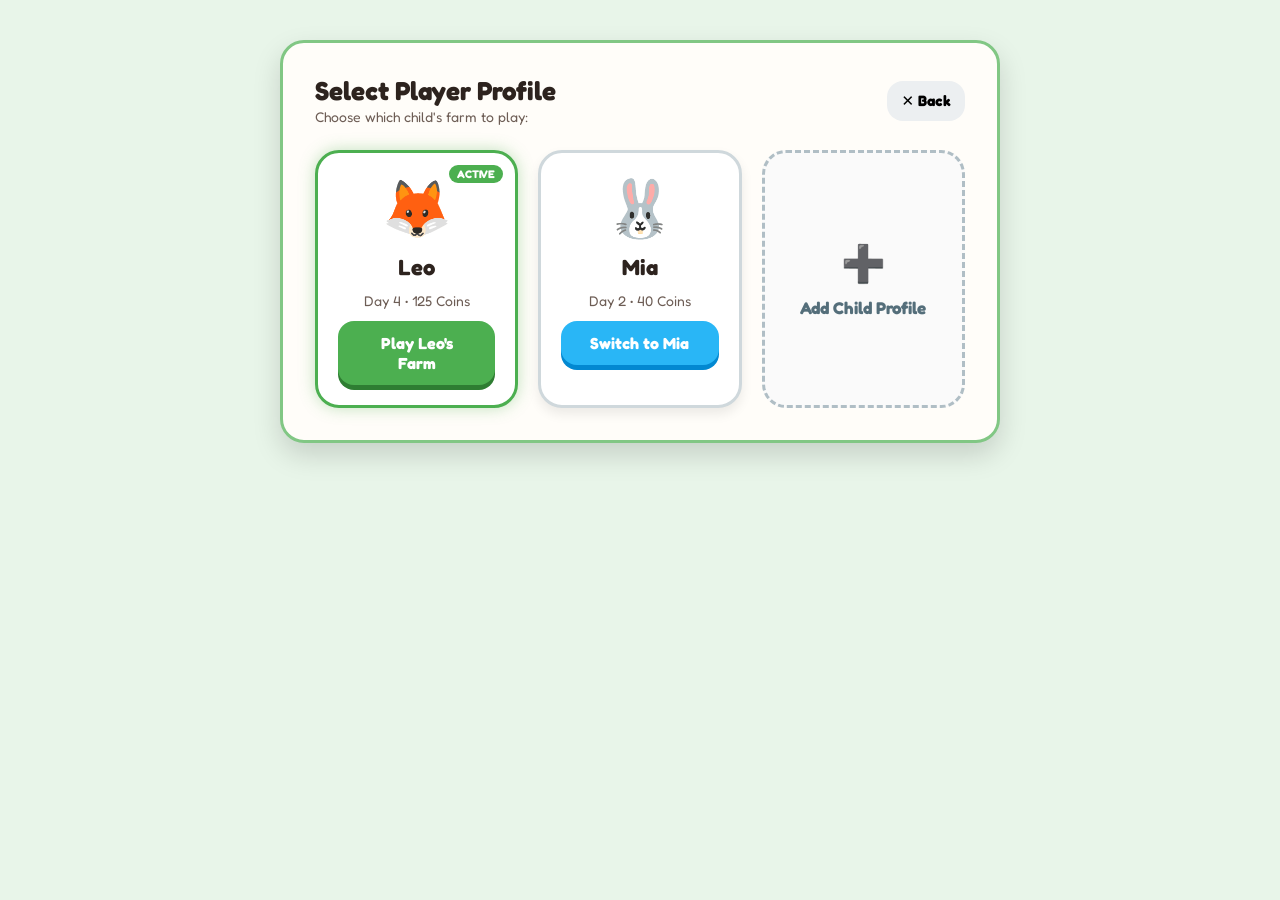
==== ux/components/mocks/profile-switcher-view.html @ 651811c6 "feat(mocks): add interactive HTML component mocks and gallery viewer" ====
<!DOCTYPE html>
<html lang="en">
<head>
  <meta charset="UTF-8">
  <meta name="viewport" content="width=device-width, initial-scale=1.0">
  <title>ProfileSwitcherView Component Mock</title>
  <link rel="stylesheet" href="styles.css">
  <style>
    .switcher-container {
      max-width: 720px;
      margin: 40px auto;
      padding: 32px;
      display: flex;
      flex-direction: column;
      gap: 24px;
    }

    .profile-cards-grid {
      display: grid;
      grid-template-columns: repeat(auto-fit, minmax(200px, 1fr));
      gap: 20px;
    }

    .child-card {
      background: #FFFFFF;
      border: 3px solid #CFD8DC;
      border-radius: var(--radius-lg);
      padding: 20px;
      display: flex;
      flex-direction: column;
      align-items: center;
      gap: 12px;
      cursor: pointer;
      box-shadow: 0 6px 12px rgba(0,0,0,0.08);
      position: relative;
    }
    .child-card-active {
      border-color: var(--color-farm-green-main);
      box-shadow: 0 0 16px rgba(76, 175, 80, 0.35);
    }

    .new-card-btn {
      background: #FAFAFA;
      border: 3px dashed #B0BEC5;
      border-radius: var(--radius-lg);
      display: flex;
      flex-direction: column;
      align-items: center;
      justify-content: center;
      gap: 12px;
      cursor: pointer;
      min-height: 200px;
    }
  </style>
</head>
<body>
  <div class="switcher-container glass-card">
    <div style="display: flex; justify-content: space-between; align-items: center;">
      <div>
        <h2 style="font-size: 26px;">Select Player Profile</h2>
        <span style="font-size: 14px; color: var(--color-text-muted);">Choose which child's farm to play:</span>
      </div>
      <button class="btn-tactile" style="min-height: 40px; padding: 4px 14px; background: #ECEFF1; font-size: 15px;">✕ Back</button>
    </div>

    <div class="profile-cards-grid">
      <!-- Profile 1 Active -->
      <div class="child-card child-card-active">
        <div style="position: absolute; top: 12px; right: 12px; background: var(--color-farm-green-main); color: white; padding: 2px 8px; border-radius: 9999px; font-size: 11px; font-weight: 700;">ACTIVE</div>
        <div style="font-size: 56px;">🦊</div>
        <strong style="font-size: 22px;">Leo</strong>
        <span style="font-size: 14px; color: var(--color-text-muted);">Day 4 • 125 Coins</span>
        <button class="btn-tactile btn-green" style="min-height: 44px; width: 100%; font-size: 16px;">Play Leo's Farm</button>
      </div>

      <!-- Profile 2 -->
      <div class="child-card">
        <div style="font-size: 56px;">🐰</div>
        <strong style="font-size: 22px;">Mia</strong>
        <span style="font-size: 14px; color: var(--color-text-muted);">Day 2 • 40 Coins</span>
        <button class="btn-tactile btn-blue" style="min-height: 44px; width: 100%; font-size: 16px;">Switch to Mia</button>
      </div>

      <!-- New Child Action -->
      <div class="new-card-btn">
        <span style="font-size: 36px; color: #78909C;">➕</span>
        <strong style="font-size: 17px; color: #546E7A;">Add Child Profile</strong>
      </div>
    </div>
  </div>
</body>
</html>
---- ux/components/mocks/styles.css ----
@import url('https://fonts.googleapis.com/css2?family=Fredoka:wght@400;500;600;700&display=swap');

:root {
  /* Primary & Environment */
  --color-farm-green-main: #4CAF50;
  --color-farm-green-dark: #2E7D32;
  --color-farm-green-light: #81C784;
  --color-sprout-yellow-green: #8BC34A;
  --color-sky-blue: #29B6F6;
  --color-sky-blue-dark: #0288D1;

  /* Soil & Plots */
  --color-soil-dry: #8D6E63;
  --color-soil-wet: #4E342E;
  --color-soil-border: #3E2723;
  --color-withered-gray: #78909C;

  /* Currency & Rewards */
  --color-coin-gold: #FFC107;
  --color-coin-gold-dark: #FFA000;
  --color-star-yellow: #FFEB3B;

  /* Neutrals & Surfaces */
  --color-surface-card: #FFFDF9;
  --color-surface-overlay: rgba(33, 33, 33, 0.65);
  --color-text-primary: #2D231E;
  --color-text-muted: #6D5D55;
  --color-text-inverted: #FFFFFF;

  /* Status & Feedback */
  --color-feedback-error: #E53935;
  --color-feedback-success: #43A047;
  --color-feedback-warning: #FB8C00;
  --color-record-red: #E53935;

  /* Radii */
  --radius-sm: 8px;
  --radius-md: 16px;
  --radius-lg: 24px;
  --radius-full: 9999px;

  /* Durations & Easings */
  --duration-instant: 100ms;
  --duration-quick: 200ms;
  --duration-standard: 300ms;
  --ease-spring: cubic-bezier(0.34, 1.56, 0.64, 1);
  --ease-smooth: cubic-bezier(0.25, 0.1, 0.25, 1.0);
}

* {
  box-sizing: border-box;
  margin: 0;
  padding: 0;
  user-select: none;
  -webkit-user-select: none;
}

body {
  font-family: 'Fredoka', system-ui, -apple-system, sans-serif;
  color: var(--color-text-primary);
  background-color: #E8F5E9;
  -webkit-font-smoothing: antialiased;
}

/* 3D Tactile Buttons */
.btn-tactile {
  display: inline-flex;
  align-items: center;
  justify-content: center;
  gap: 8px;
  min-height: 56px;
  padding: 12px 24px;
  font-family: inherit;
  font-size: 20px;
  font-weight: 700;
  border-radius: var(--radius-md);
  border: none;
  cursor: pointer;
  transition: transform var(--duration-instant), box-shadow var(--duration-instant);
}

.btn-tactile:active {
  transform: translateY(4px);
}

.btn-green {
  background-color: var(--color-farm-green-main);
  color: var(--color-text-inverted);
  box-shadow: 0 5px 0 var(--color-farm-green-dark);
}
.btn-green:active {
  box-shadow: 0 1px 0 var(--color-farm-green-dark);
}

.btn-blue {
  background-color: var(--color-sky-blue);
  color: var(--color-text-inverted);
  box-shadow: 0 5px 0 var(--color-sky-blue-dark);
}
.btn-blue:active {
  box-shadow: 0 1px 0 var(--color-sky-blue-dark);
}

.btn-gold {
  background-color: var(--color-coin-gold);
  color: var(--color-text-primary);
  box-shadow: 0 5px 0 var(--color-coin-gold-dark);
}
.btn-gold:active {
  box-shadow: 0 1px 0 var(--color-coin-gold-dark);
}

.btn-red {
  background-color: var(--color-record-red);
  color: var(--color-text-inverted);
  box-shadow: 0 5px 0 #B71C1C;
}
.btn-red:active {
  box-shadow: 0 1px 0 #B71C1C;
}

/* Glassmorphism Card Container */
.glass-card {
  background: var(--color-surface-card);
  border-radius: var(--radius-lg);
  box-shadow: 0 12px 28px rgba(0, 0, 0, 0.15);
  border: 3px solid var(--color-farm-green-light);
  padding: 24px;
}

/* Keyframes */
@keyframes errorWiggle {
  0%, 100% { transform: translateX(0); }
  20% { transform: translateX(-8px); }
  40% { transform: translateX(8px); }
  60% { transform: translateX(-6px); }
  80% { transform: translateX(6px); }
}

@keyframes pulseGlow {
  0%, 100% { box-shadow: 0 0 8px var(--color-coin-gold); transform: scale(1.0); }
  50% { box-shadow: 0 0 20px var(--color-coin-gold); transform: scale(1.03); }
}

@keyframes floatZzz {
  0% { transform: translateY(0) scale(0.8); opacity: 0; }
  50% { opacity: 1; }
  100% { transform: translateY(-30px) scale(1.2); opacity: 0; }
}
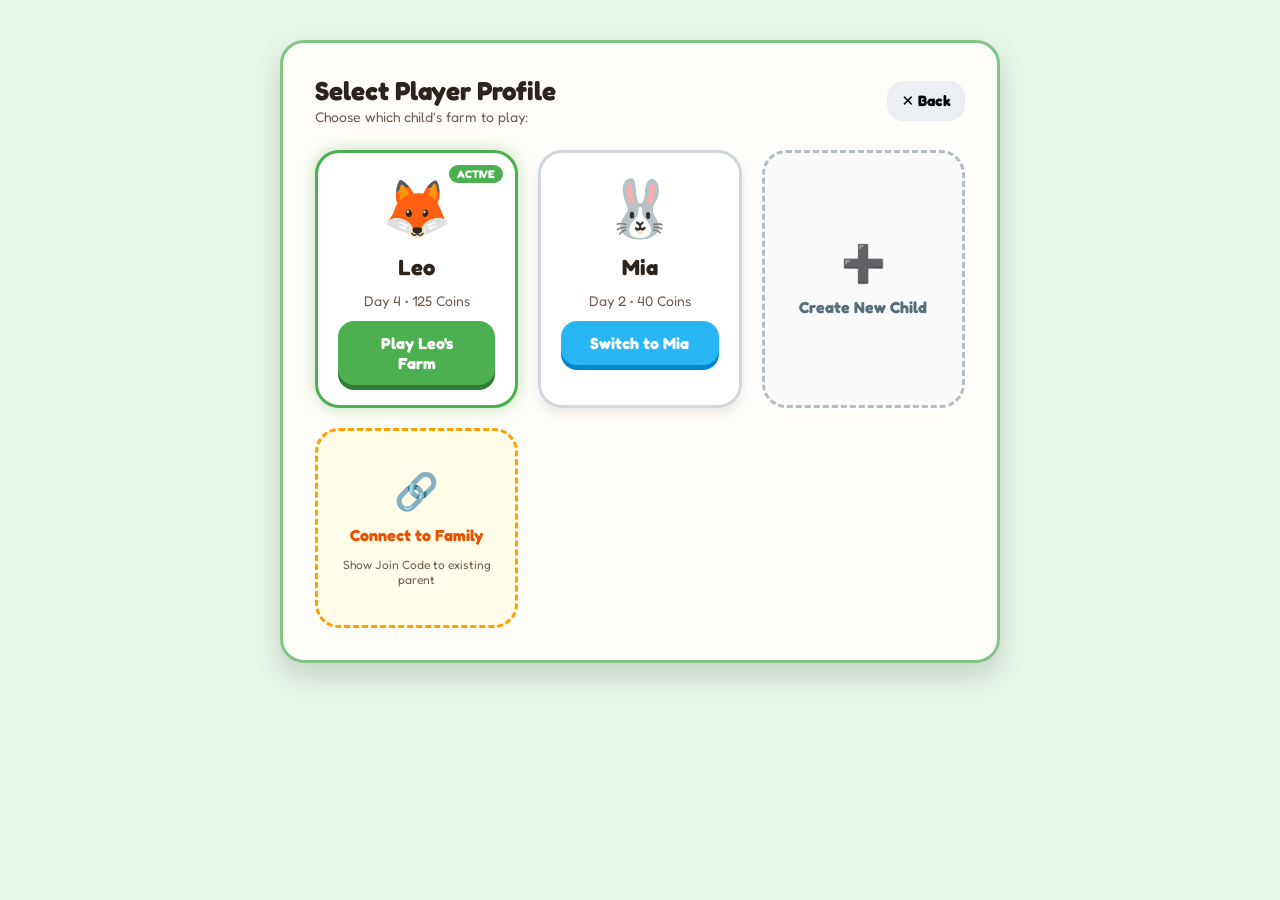
==== commit 81df2073: "feat(ux): allow new parents to connect to existing family directly on onboarding" ====
--- a/ux/components/mocks/profile-switcher-view.html
+++ b/ux/components/mocks/profile-switcher-view.html
@@ -84,7 +84,14 @@
       <!-- New Child Action -->
       <div class="new-card-btn">
         <span style="font-size: 36px; color: #78909C;">➕</span>
-        <strong style="font-size: 17px; color: #546E7A;">Add Child Profile</strong>
+        <strong style="font-size: 16px; color: #546E7A;">Create New Child</strong>
+      </div>
+
+      <!-- Connect to Existing Family -->
+      <div class="new-card-btn" style="border-color: var(--color-coin-gold-dark); background: #FFFDE7;">
+        <span style="font-size: 36px;">🔗</span>
+        <strong style="font-size: 16px; color: #E65100;">Connect to Family</strong>
+        <span style="font-size: 12px; color: var(--color-text-muted); text-align: center; padding: 0 8px;">Show Join Code to existing parent</span>
       </div>
     </div>
   </div>
